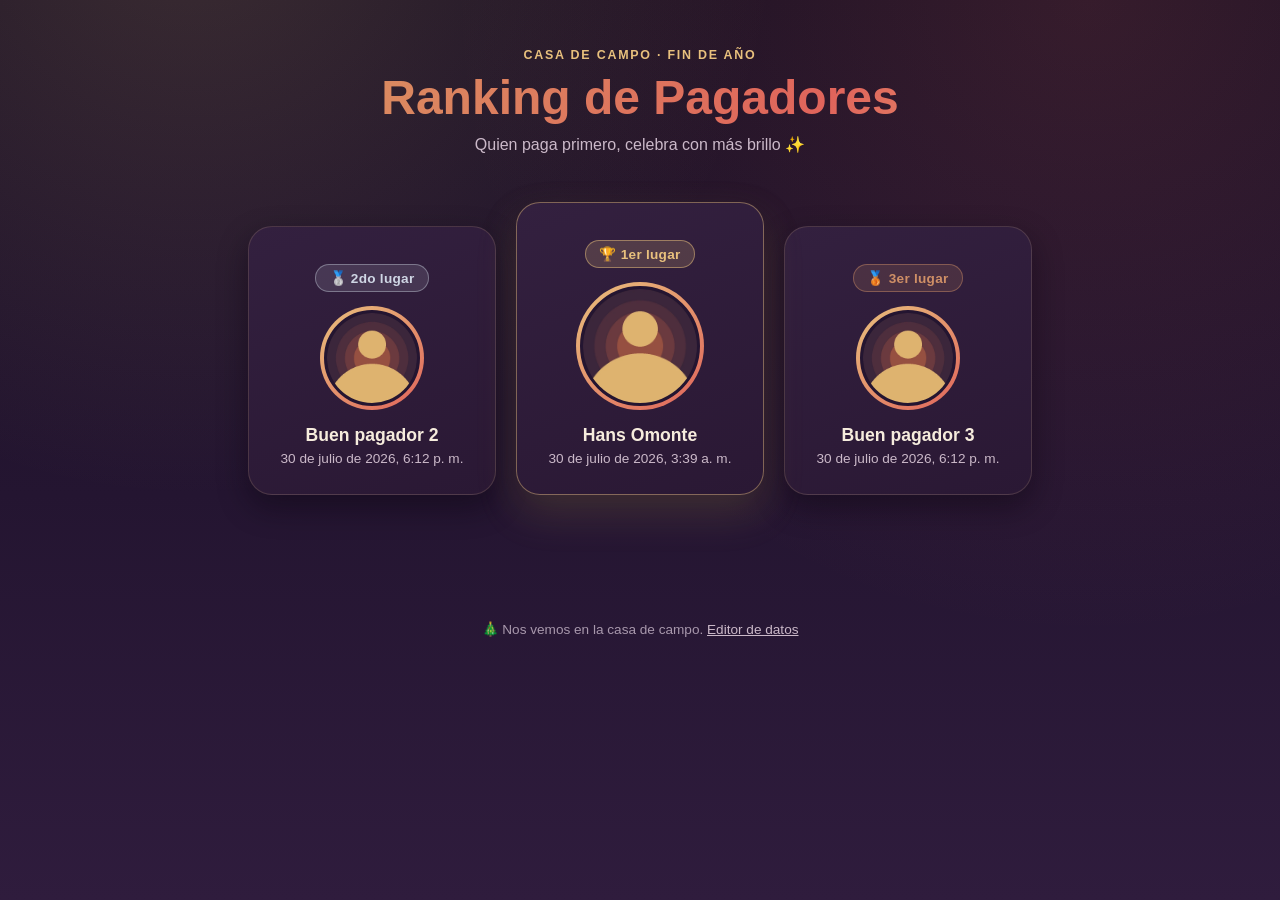
==== index.html @ 5afed497 "Buen pagador v1" ====
<!doctype html>
<html lang="es">
<head>
  <meta charset="UTF-8" />
  <meta name="viewport" content="width=device-width, initial-scale=1.0" />
  <title>Ranking de Pagadores — Casa de Campo Fin de Año</title>
  <meta name="description" content="Ranking de quienes ya pagaron su cuota para la casa de campo de fin de año." />
  <link rel="icon" href="data:," />
  <link rel="stylesheet" href="./css/styles.css" />
</head>
<body>
  <header class="hero">
    <p class="hero__eyebrow">Casa de Campo · Fin de Año</p>
    <h1 class="hero__title">Ranking de Pagadores</h1>
    <p class="hero__subtitle">Quien paga primero, celebra con más brillo ✨</p>
  </header>

  <main class="contenido">
    <p id="estado" class="estado" role="status" aria-live="polite" hidden></p>

    <section id="podio" class="podio" aria-label="Podio de los tres primeros pagadores"></section>

    <section id="seccion-resto" class="seccion-resto" aria-labelledby="titulo-resto" hidden>
      <h2 id="titulo-resto" class="seccion-resto__titulo">Todos los pagadores</h2>
      <div id="lista-resto" class="participantes-grid"></div>
    </section>
  </main>

  <footer class="pie">
    <p>🎄 Nos vemos en la casa de campo. <a href="./editor.html">Editor de datos</a></p>
  </footer>

  <script src="./js/shared.js"></script>
  <script src="./js/index.js"></script>
</body>
</html>
---- css/styles.css ----
/* ===========================================================
   Casa de Campo — Fin de Año · Ranking de Pagadores
   Sistema visual: cálido, festivo, elegante. Sin frameworks.
   =========================================================== */

:root {
  --bg-0: #1a1024;
  --bg-1: #241531;
  --bg-2: #2f1c3d;
  --surface: #2a1834;
  --surface-elevada: #33203f;
  --borde: rgba(240, 207, 148, 0.16);

  --texto: #f6ecdd;
  --texto-muted: #cbb9c9;
  --texto-tenue: #a898ac;

  --oro: #e8c07d;
  --oro-fuerte: #d6a864;
  --plata: #cfd6e4;
  --bronce: #cf8f66;

  --acento: #e0645b;
  --acento-verde: #5aa876;

  --radio-sm: 10px;
  --radio-md: 16px;
  --radio-lg: 24px;
  --radio-pill: 999px;

  --sombra-card: 0 12px 30px rgba(10, 4, 16, 0.45);
  --fuente: -apple-system, BlinkMacSystemFont, "Segoe UI", Roboto, "Helvetica Neue", Arial, sans-serif;
}

* {
  box-sizing: border-box;
}

html {
  scroll-behavior: smooth;
}

body {
  margin: 0;
  min-height: 100vh;
  font-family: var(--fuente);
  color: var(--texto);
  background:
    radial-gradient(circle at 15% -10%, rgba(232, 192, 125, 0.16), transparent 40%),
    radial-gradient(circle at 85% 0%, rgba(224, 100, 91, 0.14), transparent 45%),
    linear-gradient(180deg, var(--bg-0) 0%, var(--bg-1) 55%, var(--bg-2) 100%);
  overflow-x: hidden;
}

img {
  max-width: 100%;
  display: block;
}

[hidden] {
  display: none !important;
}

a {
  color: var(--oro);
}

a:focus-visible,
button:focus-visible,
input:focus-visible,
textarea:focus-visible,
select:focus-visible,
[tabindex]:focus-visible {
  outline: 3px solid var(--oro);
  outline-offset: 2px;
  border-radius: var(--radio-sm);
}

/* ---------- Hero ---------- */
.hero {
  text-align: center;
  padding: 3rem 1.25rem 2rem;
}

.hero__eyebrow {
  margin: 0 0 0.5rem;
  letter-spacing: 0.14em;
  text-transform: uppercase;
  font-size: 0.78rem;
  color: var(--oro);
  font-weight: 600;
}

.hero__title {
  margin: 0;
  font-size: clamp(1.9rem, 5vw, 3rem);
  font-weight: 800;
  background: linear-gradient(120deg, var(--oro-fuerte), var(--acento) 65%, var(--oro));
  -webkit-background-clip: text;
  background-clip: text;
  color: transparent;
}

.hero__subtitle {
  margin: 0.6rem auto 0;
  max-width: 32rem;
  color: var(--texto-muted);
  font-size: 1rem;
}

/* ---------- Estado (carga / error / vacío) ---------- */
.contenido {
  max-width: 72rem;
  margin: 0 auto;
  padding: 0 1.25rem 3rem;
}

.estado {
  max-width: 34rem;
  margin: 0 auto 2rem;
  padding: 0.9rem 1.2rem;
  border-radius: var(--radio-md);
  text-align: center;
  font-size: 0.95rem;
  border: 1px solid var(--borde);
  background: var(--surface);
  color: var(--texto-muted);
}

.estado--error {
  border-color: rgba(224, 100, 91, 0.5);
  background: rgba(224, 100, 91, 0.12);
  color: #f5c9c4;
}

.estado--vacio {
  border-color: rgba(232, 192, 125, 0.4);
  background: rgba(232, 192, 125, 0.08);
  color: var(--oro);
}

/* ---------- Podio ---------- */
.podio {
  display: flex;
  flex-wrap: wrap;
  align-items: flex-end;
  justify-content: center;
  gap: 1.25rem;
  padding: 1rem 0 2.5rem;
}

.puesto {
  width: 15.5rem;
  background: linear-gradient(160deg, var(--surface-elevada), var(--surface));
  border: 1px solid var(--borde);
  border-radius: var(--radio-lg);
  padding: 1.5rem 1.25rem 1.75rem;
  text-align: center;
  box-shadow: var(--sombra-card);
  animation: aparecer 0.5s ease both;
  position: relative;
}

.puesto__medalla {
  display: inline-flex;
  align-items: center;
  justify-content: center;
  gap: 0.4rem;
  padding: 0.3rem 0.85rem;
  border-radius: var(--radio-pill);
  font-weight: 700;
  font-size: 0.85rem;
  margin-bottom: 0.9rem;
  letter-spacing: 0.02em;
}

.puesto__foto-wrap {
  width: 6.5rem;
  height: 6.5rem;
  margin: 0 auto 0.9rem;
  border-radius: 50%;
  padding: 4px;
  background: linear-gradient(140deg, var(--oro), var(--acento));
}

.puesto[data-rank="1"] .puesto__foto-wrap {
  width: 8rem;
  height: 8rem;
}

.puesto__foto {
  width: 100%;
  height: 100%;
  border-radius: 50%;
  object-fit: cover;
  border: 3px solid var(--bg-1);
  background: var(--bg-1);
}

.puesto__nombre {
  margin: 0 0 0.35rem;
  font-size: 1.1rem;
  font-weight: 700;
  overflow-wrap: anywhere;
}

.puesto__fecha {
  margin: 0;
  font-size: 0.85rem;
  color: var(--texto-muted);
}

.puesto__fecha--invalida {
  color: #f5c9c4;
  font-weight: 600;
}

/* Jerarquía visual del podio: 1º centro y más alto, 2º izquierda, 3º derecha */
.puesto[data-rank="1"] {
  order: 2;
  transform: translateY(-0.75rem);
  z-index: 2;
  border-color: rgba(232, 192, 125, 0.45);
  box-shadow: 0 18px 40px rgba(232, 192, 125, 0.18), var(--sombra-card);
  animation-delay: 0.05s;
}

.puesto[data-rank="2"] {
  order: 1;
  animation-delay: 0.15s;
}

.puesto[data-rank="3"] {
  order: 3;
  animation-delay: 0.25s;
}

.puesto[data-rank="1"] .puesto__medalla {
  background: rgba(232, 192, 125, 0.18);
  color: var(--oro);
  border: 1px solid rgba(232, 192, 125, 0.5);
}

.puesto[data-rank="2"] .puesto__medalla {
  background: rgba(207, 214, 228, 0.14);
  color: var(--plata);
  border: 1px solid rgba(207, 214, 228, 0.4);
}

.puesto[data-rank="3"] .puesto__medalla {
  background: rgba(207, 143, 102, 0.16);
  color: var(--bronce);
  border: 1px solid rgba(207, 143, 102, 0.45);
}

@keyframes aparecer {
  from { opacity: 0; transform: translateY(10px); }
  to { opacity: 1; transform: translateY(0); }
}

/* ---------- Resto de participantes ---------- */
.seccion-resto__titulo {
  text-align: center;
  font-size: 1.3rem;
  margin: 0 0 1.25rem;
  color: var(--texto);
}

.participantes-grid {
  display: grid;
  grid-template-columns: repeat(auto-fill, minmax(15rem, 1fr));
  gap: 1rem;
}

.tarjeta {
  display: flex;
  align-items: center;
  gap: 0.9rem;
  background: var(--surface);
  border: 1px solid var(--borde);
  border-radius: var(--radio-md);
  padding: 0.85rem 1rem;
  animation: aparecer 0.4s ease both;
}

.tarjeta__rango {
  flex: none;
  width: 2.5rem;
  height: 2.5rem;
  border-radius: 50%;
  display: flex;
  align-items: center;
  justify-content: center;
  font-weight: 700;
  font-size: 0.85rem;
  background: rgba(240, 207, 148, 0.1);
  color: var(--oro);
  border: 1px solid var(--borde);
}

.tarjeta__foto {
  flex: none;
  width: 3.25rem;
  height: 3.25rem;
  border-radius: 50%;
  object-fit: cover;
  border: 2px solid var(--bg-1);
  background: var(--bg-1);
}

.tarjeta__info {
  min-width: 0;
}

.tarjeta__nombre {
  margin: 0;
  font-weight: 600;
  font-size: 0.98rem;
  overflow-wrap: anywhere;
}

.tarjeta__fecha {
  margin: 0.15rem 0 0;
  font-size: 0.82rem;
  color: var(--texto-muted);
}

.tarjeta__fecha--invalida {
  color: #f5c9c4;
  font-weight: 600;
}

/* ---------- Pie ---------- */
.pie {
  text-align: center;
  padding: 1.5rem 1rem 2.5rem;
  color: var(--texto-tenue);
  font-size: 0.85rem;
}

.pie a {
  color: var(--texto-muted);
}

/* ---------- Responsive ---------- */
@media (max-width: 640px) {
  .podio {
    flex-direction: column;
    align-items: center;
  }

  .puesto {
    width: 100%;
    max-width: 22rem;
  }

  .puesto[data-rank="1"] { order: 1; transform: none; }
  .puesto[data-rank="2"] { order: 2; }
  .puesto[data-rank="3"] { order: 3; }
}

@media (prefers-reduced-motion: reduce) {
  * {
    animation-duration: 0.001ms !important;
    animation-iteration-count: 1 !important;
    scroll-behavior: auto !important;
  }
}
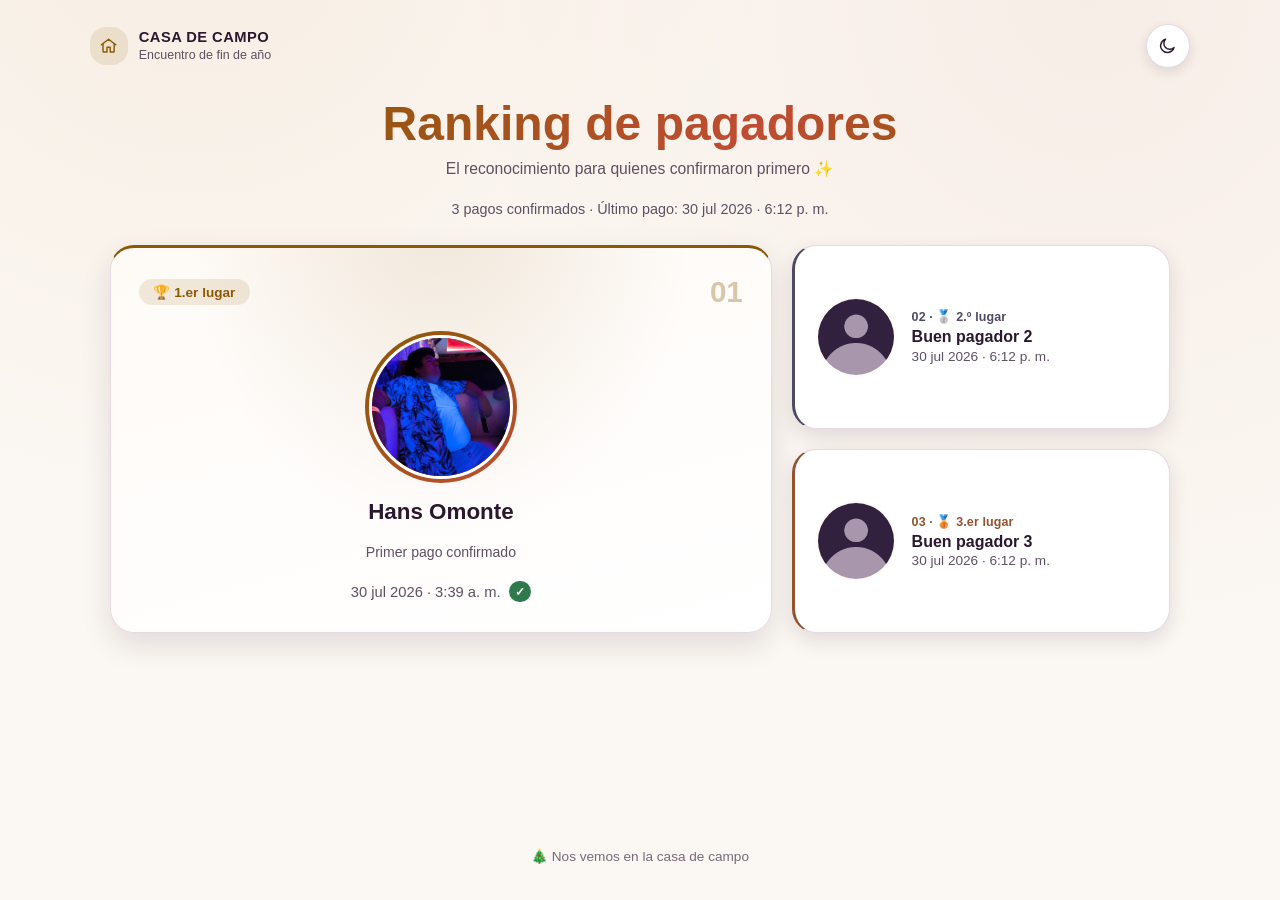
==== commit 3890090f: "v2" ====
--- a/index.html
+++ b/index.html
@@ -3,33 +3,80 @@
 <head>
   <meta charset="UTF-8" />
   <meta name="viewport" content="width=device-width, initial-scale=1.0" />
-  <title>Ranking de Pagadores — Casa de Campo Fin de Año</title>
+  <title>Ranking de pagadores — Casa de Campo Fin de Año</title>
   <meta name="description" content="Ranking de quienes ya pagaron su cuota para la casa de campo de fin de año." />
   <link rel="icon" href="data:," />
+  <script>
+    (function () {
+      var tema = 'light';
+      try {
+        var guardado = localStorage.getItem('theme');
+        if (guardado === 'light' || guardado === 'dark') {
+          tema = guardado;
+        } else if (window.matchMedia && window.matchMedia('(prefers-color-scheme: dark)').matches) {
+          tema = 'dark';
+        }
+      } catch (err) {
+        /* localStorage no disponible: se usa el valor por defecto 'light'. */
+      }
+      document.documentElement.dataset.theme = tema;
+    })();
+  </script>
+  <link rel="stylesheet" href="./css/theme.css" />
   <link rel="stylesheet" href="./css/styles.css" />
 </head>
 <body>
-  <header class="hero">
-    <p class="hero__eyebrow">Casa de Campo · Fin de Año</p>
-    <h1 class="hero__title">Ranking de Pagadores</h1>
-    <p class="hero__subtitle">Quien paga primero, celebra con más brillo ✨</p>
+  <header class="site-header">
+    <div class="site-header__inner">
+      <div class="site-header__brand">
+        <span class="site-header__icon" aria-hidden="true">
+          <svg viewBox="0 0 24 24" focusable="false"><path d="M3 11l9-7 9 7" /><path d="M5 10v9a1 1 0 0 0 1 1h4v-6h4v6h4a1 1 0 0 0 1-1v-9" /></svg>
+        </span>
+        <span class="site-header__text">
+          <span class="site-header__title">Casa de Campo</span>
+          <span class="site-header__subtitle">Encuentro de fin de año</span>
+        </span>
+      </div>
+      <button id="theme-toggle" type="button" class="theme-toggle">
+        <svg class="icono-sol" viewBox="0 0 24 24" aria-hidden="true" focusable="false" hidden>
+          <circle cx="12" cy="12" r="4.2" />
+          <path d="M12 2.5v2.5M12 19v2.5M4.6 4.6l1.8 1.8M17.6 17.6l1.8 1.8M2.5 12h2.5M19 12h2.5M4.6 19.4l1.8-1.8M17.6 6.4l1.8-1.8" />
+        </svg>
+        <svg class="icono-luna" viewBox="0 0 24 24" aria-hidden="true" focusable="false" hidden>
+          <path d="M20 14.5A8.5 8.5 0 1 1 9.5 4a6.8 6.8 0 0 0 10.5 10.5z" />
+        </svg>
+      </button>
+    </div>
   </header>
 
-  <main class="contenido">
-    <p id="estado" class="estado" role="status" aria-live="polite" hidden></p>
+  <main>
+    <section class="hero">
+      <h1 class="hero__title">Ranking de pagadores</h1>
+      <p class="hero__subtitle">El reconocimiento para quienes confirmaron primero ✨</p>
+    </section>
 
-    <section id="podio" class="podio" aria-label="Podio de los tres primeros pagadores"></section>
+    <p id="ranking-summary" class="ranking-summary" hidden></p>
 
-    <section id="seccion-resto" class="seccion-resto" aria-labelledby="titulo-resto" hidden>
-      <h2 id="titulo-resto" class="seccion-resto__titulo">Todos los pagadores</h2>
+    <output id="estado" class="estado" aria-live="polite" hidden></output>
+
+    <div id="estado-vacio" class="estado-vacio" hidden>
+      <p class="estado-vacio__titulo">Aún no hay pagos confirmados</p>
+      <p class="estado-vacio__texto">El ranking aparecerá cuando se registre el primer pago.</p>
+    </div>
+
+    <section id="top-ranking" class="top-ranking" aria-label="Primeros tres lugares del ranking" hidden></section>
+
+    <section id="remaining-ranking" class="remaining-ranking" aria-labelledby="titulo-resto" hidden>
+      <h2 id="titulo-resto" class="remaining-ranking__titulo">Otros pagos confirmados</h2>
       <div id="lista-resto" class="participantes-grid"></div>
     </section>
   </main>
 
   <footer class="pie">
-    <p>🎄 Nos vemos en la casa de campo. <a href="./editor.html">Editor de datos</a></p>
+    <p>🎄 Nos vemos en la casa de campo</p>
   </footer>
 
+  <script src="./js/theme.js"></script>
   <script src="./js/shared.js"></script>
   <script src="./js/index.js"></script>
 </body>
--- a/css/theme.css
+++ b/css/theme.css
@@ -0,0 +1,91 @@
+/* ===========================================================
+   Casa de Campo — Fin de Año · Tokens de tema (claro / oscuro)
+   Fuente única de verdad para los colores. Consumido por
+   css/styles.css y css/editor.css a través de variables
+   semánticas; cambiar [data-theme] recolorea todo el sitio.
+   =========================================================== */
+
+:root,
+[data-theme="light"] {
+  --background: #fbf7f2;
+  --surface: #ffffff;
+  --surface-elevated: #fffaf6;
+  --text-primary: #2b182e;
+  --text-secondary: #5d5060;
+  --text-tertiary: #786a7c;
+  --primary: #c04c33;
+  --gold: #8a5906;
+  --gold-soft: rgba(138, 89, 6, 0.12);
+  --silver: #4f4a63;
+  --silver-soft: rgba(79, 74, 99, 0.1);
+  --bronze: #93532f;
+  --bronze-soft: rgba(147, 83, 47, 0.12);
+  --border: #e7d9e3;
+  --shadow: rgba(43, 24, 46, 0.12);
+  --danger: #a83a30;
+  --danger-soft: rgba(168, 58, 48, 0.1);
+  --success: #2f7a4d;
+  --avatar-bg: #ece3ea;
+  --avatar-fg: #7d6f82;
+  --bg-glow-1: rgba(196, 118, 30, 0.07);
+  --bg-glow-2: rgba(192, 76, 51, 0.06);
+  /* Texto sobre superficies con degradado oro/acento (p. ej. botón primario):
+     en claro ese degradado es oscuro -> texto claro; en oscuro es claro -> texto oscuro. */
+  --on-accent: #fffaf6;
+}
+
+[data-theme="dark"] {
+  --background: #1b1021;
+  --surface: #29172f;
+  --surface-elevated: #321c39;
+  --text-primary: #f8edf3;
+  --text-secondary: #cdbac7;
+  --text-tertiary: #a898ac;
+  --primary: #f08867;
+  --gold: #f2c36b;
+  --gold-soft: rgba(242, 195, 107, 0.14);
+  --silver: #c7c1d4;
+  --silver-soft: rgba(199, 193, 212, 0.12);
+  --bronze: #dc9165;
+  --bronze-soft: rgba(220, 145, 101, 0.13);
+  --border: #4a2f52;
+  --shadow: rgba(0, 0, 0, 0.32);
+  --danger: #f5a49c;
+  --danger-soft: rgba(224, 100, 91, 0.12);
+  --success: #7bd19c;
+  --avatar-bg: #3a2542;
+  --avatar-fg: #b6a6bb;
+  --bg-glow-1: rgba(232, 192, 125, 0.16);
+  --bg-glow-2: rgba(224, 100, 91, 0.14);
+  --on-accent: #241531;
+}
+
+body,
+.card,
+.puesto,
+.tarjeta,
+.tarjeta-principal,
+.tarjeta-secundaria,
+.site-header,
+.theme-toggle,
+.panel,
+.btn,
+button,
+input,
+textarea {
+  transition:
+    background-color 180ms ease,
+    color 180ms ease,
+    border-color 180ms ease,
+    box-shadow 180ms ease;
+}
+
+@media (prefers-reduced-motion: reduce) {
+  *,
+  *::before,
+  *::after {
+    transition-duration: 0.01ms !important;
+    animation-duration: 0.01ms !important;
+    animation-iteration-count: 1 !important;
+  }
+}
--- a/css/styles.css
+++ b/css/styles.css
@@ -1,39 +1,50 @@
 /* ===========================================================
    Casa de Campo — Fin de Año · Ranking de Pagadores
-   Sistema visual: cálido, festivo, elegante. Sin frameworks.
+   Sistema visual: editorial, cálido, festivo. Sin frameworks.
+   Los colores viven en css/theme.css como variables semánticas;
+   aquí solo se consumen (var(--texto), var(--oro), etc.) para
+   que el cambio de tema recolorée todo sin duplicar reglas.
    =========================================================== */
 
 :root {
-  --bg-0: #1a1024;
-  --bg-1: #241531;
-  --bg-2: #2f1c3d;
-  --surface: #2a1834;
-  --surface-elevada: #33203f;
-  --borde: rgba(240, 207, 148, 0.16);
-
-  --texto: #f6ecdd;
-  --texto-muted: #cbb9c9;
-  --texto-tenue: #a898ac;
-
-  --oro: #e8c07d;
-  --oro-fuerte: #d6a864;
-  --plata: #cfd6e4;
-  --bronce: #cf8f66;
-
-  --acento: #e0645b;
-  --acento-verde: #5aa876;
+  /* Alias internos -> tokens semánticos de css/theme.css
+     (--surface y --surface-elevated ya existen con ese nombre
+     en theme.css y se usan directamente, sin alias, para no
+     crear una referencia circular). */
+  --bg: var(--background);
+  --surface-elevada: var(--surface-elevated);
+  --borde: var(--border);
+
+  --texto: var(--text-primary);
+  --texto-muted: var(--text-secondary);
+  --texto-tenue: var(--text-tertiary);
+
+  --oro: var(--gold);
+  --oro-suave: var(--gold-soft);
+  --plata: var(--silver);
+  --plata-suave: var(--silver-soft);
+  --bronce: var(--bronze);
+  --bronce-suave: var(--bronze-soft);
+
+  --acento: var(--primary);
+  --acento-verde: var(--success);
 
   --radio-sm: 10px;
   --radio-md: 16px;
   --radio-lg: 24px;
   --radio-pill: 999px;
 
-  --sombra-card: 0 12px 30px rgba(10, 4, 16, 0.45);
+  --sombra-card: 0 12px 30px var(--shadow);
   --fuente: -apple-system, BlinkMacSystemFont, "Segoe UI", Roboto, "Helvetica Neue", Arial, sans-serif;
 }
 
 * {
   box-sizing: border-box;
+}
+
+html,
+body {
+  min-height: 100%;
 }
 
 html {
@@ -43,13 +54,21 @@
 body {
   margin: 0;
   min-height: 100vh;
+  display: flex;
+  flex-direction: column;
   font-family: var(--fuente);
   color: var(--texto);
   background:
-    radial-gradient(circle at 15% -10%, rgba(232, 192, 125, 0.16), transparent 40%),
-    radial-gradient(circle at 85% 0%, rgba(224, 100, 91, 0.14), transparent 45%),
-    linear-gradient(180deg, var(--bg-0) 0%, var(--bg-1) 55%, var(--bg-2) 100%);
+    radial-gradient(circle at 15% -10%, var(--bg-glow-1), transparent 40%),
+    radial-gradient(circle at 85% 0%, var(--bg-glow-2), transparent 45%),
+    var(--bg);
   overflow-x: hidden;
+}
+
+main {
+  width: 100%;
+  min-width: 0;
+  flex: 1;
 }
 
 img {
@@ -76,49 +95,160 @@
   border-radius: var(--radio-sm);
 }
 
+/* ---------- Encabezado ---------- */
+.site-header {
+  padding: 1.5rem 1.25rem 0;
+}
+
+.site-header__inner {
+  max-width: 1100px;
+  margin-inline: auto;
+  display: flex;
+  align-items: center;
+  justify-content: space-between;
+  gap: 1rem;
+}
+
+.site-header__brand {
+  display: flex;
+  align-items: center;
+  gap: 0.7rem;
+  min-width: 0;
+}
+
+.site-header__icon {
+  flex: none;
+  display: inline-flex;
+  align-items: center;
+  justify-content: center;
+  width: 2.35rem;
+  height: 2.35rem;
+  border-radius: var(--radio-md);
+  background: var(--oro-suave);
+  color: var(--oro);
+}
+
+.site-header__icon svg {
+  width: 1.2rem;
+  height: 1.2rem;
+  fill: none;
+  stroke: currentColor;
+  stroke-width: 1.8;
+  stroke-linecap: round;
+  stroke-linejoin: round;
+}
+
+.site-header__text {
+  display: flex;
+  flex-direction: column;
+  line-height: 1.3;
+  min-width: 0;
+}
+
+.site-header__title {
+  font-weight: 700;
+  font-size: 0.92rem;
+  letter-spacing: 0.03em;
+  text-transform: uppercase;
+  color: var(--texto);
+}
+
+.site-header__subtitle {
+  font-size: 0.78rem;
+  color: var(--texto-muted);
+}
+
+/* ---------- Botón de tema ---------- */
+.theme-toggle {
+  flex: none;
+  width: 2.75rem;
+  height: 2.75rem;
+  display: inline-flex;
+  align-items: center;
+  justify-content: center;
+  border-radius: 50%;
+  border: 1px solid var(--borde);
+  background: var(--surface);
+  color: var(--texto);
+  cursor: pointer;
+  box-shadow: 0 4px 12px var(--shadow);
+}
+
+.theme-toggle:hover {
+  border-color: var(--oro);
+  color: var(--oro);
+}
+
+.theme-toggle svg {
+  width: 1.2rem;
+  height: 1.2rem;
+  fill: none;
+  stroke: currentColor;
+  stroke-width: 1.8;
+  stroke-linecap: round;
+  stroke-linejoin: round;
+}
+
 /* ---------- Hero ---------- */
 .hero {
   text-align: center;
-  padding: 3rem 1.25rem 2rem;
+  padding: 1.75rem 1.25rem 0.5rem;
 }
 
 .hero__eyebrow {
-  margin: 0 0 0.5rem;
+  margin: 0 0 0.4rem;
   letter-spacing: 0.14em;
   text-transform: uppercase;
-  font-size: 0.78rem;
+  font-size: 0.75rem;
   color: var(--oro);
   font-weight: 600;
 }
 
 .hero__title {
-  margin: 0;
-  font-size: clamp(1.9rem, 5vw, 3rem);
+  margin: 0 auto;
+  max-width: 30ch;
+  font-size: clamp(1.9rem, 4.5vw, 3rem);
+  line-height: 1.15;
   font-weight: 800;
-  background: linear-gradient(120deg, var(--oro-fuerte), var(--acento) 65%, var(--oro));
+  background: linear-gradient(120deg, var(--oro), var(--acento) 65%, var(--oro));
   -webkit-background-clip: text;
   background-clip: text;
   color: transparent;
 }
 
 .hero__subtitle {
-  margin: 0.6rem auto 0;
-  max-width: 32rem;
-  color: var(--texto-muted);
-  font-size: 1rem;
-}
-
-/* ---------- Estado (carga / error / vacío) ---------- */
-.contenido {
-  max-width: 72rem;
-  margin: 0 auto;
-  padding: 0 1.25rem 3rem;
+  margin: 0.5rem auto 0;
+  max-width: 30rem;
+  color: var(--texto-muted);
+  font-size: 0.98rem;
+}
+
+/* ---------- Resumen ---------- */
+.ranking-summary {
+  text-align: center;
+  max-width: 1100px;
+  margin: 0.9rem auto 0;
+  padding: 0 1.25rem;
+  color: var(--texto-muted);
+  font-size: 0.9rem;
+}
+
+.ranking-summary strong {
+  color: var(--texto);
+  font-weight: 700;
+}
+
+/* ---------- Contenido / estados ---------- */
+main > .estado,
+main > .estado-vacio {
+  max-width: 34rem;
+  margin: 2rem auto;
+  margin-inline: auto;
+  padding: 0.9rem 1.2rem;
 }
 
 .estado {
-  max-width: 34rem;
-  margin: 0 auto 2rem;
-  padding: 0.9rem 1.2rem;
+  display: block;
   border-radius: var(--radio-md);
   text-align: center;
   font-size: 0.95rem;
@@ -128,148 +258,299 @@
 }
 
 .estado--error {
-  border-color: rgba(224, 100, 91, 0.5);
-  background: rgba(224, 100, 91, 0.12);
-  color: #f5c9c4;
-}
-
-.estado--vacio {
-  border-color: rgba(232, 192, 125, 0.4);
-  background: rgba(232, 192, 125, 0.08);
-  color: var(--oro);
-}
-
-/* ---------- Podio ---------- */
-.podio {
-  display: flex;
-  flex-wrap: wrap;
-  align-items: flex-end;
+  border-color: var(--danger-soft);
+  background: var(--danger-soft);
+  color: var(--danger);
+}
+
+.estado-vacio {
+  padding: 2.25rem 1.5rem;
+  border-radius: var(--radio-lg);
+  border: 1px dashed var(--borde);
+  background: var(--surface);
+  text-align: center;
+}
+
+.estado-vacio__titulo {
+  margin: 0 0 0.5rem;
+  font-size: 1.2rem;
+  font-weight: 700;
+  color: var(--oro);
+}
+
+.estado-vacio__texto {
+  margin: 0;
+  color: var(--texto-muted);
+  font-size: 0.92rem;
+}
+
+/* ---------- Podio editorial: ganador grande + segundo/tercero apilados ---------- */
+.top-ranking {
+  display: grid;
+  gap: 1.25rem;
+  max-width: 1100px;
+  margin: 1.75rem auto;
+  padding: 0 1.25rem;
+  align-items: stretch;
+}
+
+.top-ranking--1 {
+  grid-template-columns: minmax(0, 1fr);
+  grid-template-areas: "first";
+  max-width: 680px;
+}
+
+.top-ranking--2 {
+  grid-template-columns: minmax(0, 1.4fr) minmax(280px, 0.8fr);
+  grid-template-areas: "first second";
+}
+
+.top-ranking--3 {
+  grid-template-columns: minmax(0, 1.4fr) minmax(300px, 0.8fr);
+  grid-template-rows: 1fr 1fr;
+  grid-template-areas:
+    "first second"
+    "first third";
+}
+
+/* Entrada escalonada: primero el ganador, luego 2º y por último 3º.
+   (animation-delay, no el shorthand, para no pisar animation-duration/name
+   definidos en .tarjeta-principal / .tarjeta-secundaria). */
+.first-place { grid-area: first; animation-delay: 0.25s; }
+.second-place { grid-area: second; animation-delay: 0.5s; }
+.third-place { grid-area: third; animation-delay: 0.75s; }
+
+.top-ranking--2 .second-place {
+  align-self: center;
+}
+
+@keyframes aparecer {
+  from { opacity: 0; transform: translateY(10px); }
+  to { opacity: 1; transform: translateY(0); }
+}
+
+/* ---------- Tarjeta del ganador ---------- */
+.tarjeta-principal {
+  position: relative;
+  display: flex;
+  flex-direction: column;
+  background: linear-gradient(165deg, var(--surface-elevada), var(--surface));
+  border: 1px solid var(--borde);
+  border-top: 3px solid var(--oro);
+  border-radius: var(--radio-lg);
+  padding: 1.85rem 1.75rem;
+  box-shadow: var(--sombra-card);
+  overflow: hidden;
+  animation-name: aparecer;
+  animation-duration: 0.5s;
+  animation-timing-function: ease;
+  animation-fill-mode: both;
+}
+
+.tarjeta-principal::before {
+  content: "";
+  position: absolute;
+  inset: 0;
+  background: radial-gradient(ellipse at 50% -10%, var(--oro-suave), transparent 55%);
+  pointer-events: none;
+}
+
+.tarjeta-principal__encabezado {
+  position: relative;
+  display: flex;
+  align-items: center;
+  justify-content: space-between;
+  margin-bottom: 1.5rem;
+}
+
+.tarjeta-principal__medalla {
+  margin: 0;
+  display: inline-flex;
+  align-items: center;
+  padding: 0.32rem 0.9rem;
+  border-radius: var(--radio-pill);
+  background: var(--oro-suave);
+  color: var(--oro);
+  font-weight: 700;
+  font-size: 0.85rem;
+}
+
+.tarjeta-principal__numero {
+  font-size: 1.85rem;
+  font-weight: 800;
+  color: var(--oro);
+  opacity: 0.32;
+  line-height: 1;
+}
+
+.tarjeta-principal__cuerpo {
+  position: relative;
+  flex: 1;
+  display: flex;
+  flex-direction: column;
+  align-items: center;
   justify-content: center;
-  gap: 1.25rem;
-  padding: 1rem 0 2.5rem;
-}
-
-.puesto {
-  width: 15.5rem;
-  background: linear-gradient(160deg, var(--surface-elevada), var(--surface));
-  border: 1px solid var(--borde);
-  border-radius: var(--radio-lg);
-  padding: 1.5rem 1.25rem 1.75rem;
   text-align: center;
-  box-shadow: var(--sombra-card);
-  animation: aparecer 0.5s ease both;
-  position: relative;
-}
-
-.puesto__medalla {
-  display: inline-flex;
-  align-items: center;
-  justify-content: center;
-  gap: 0.4rem;
-  padding: 0.3rem 0.85rem;
-  border-radius: var(--radio-pill);
-  font-weight: 700;
-  font-size: 0.85rem;
-  margin-bottom: 0.9rem;
-  letter-spacing: 0.02em;
-}
-
-.puesto__foto-wrap {
-  width: 6.5rem;
-  height: 6.5rem;
-  margin: 0 auto 0.9rem;
+  gap: 1rem;
+}
+
+.tarjeta-principal__foto-wrap {
+  width: 9.5rem;
+  height: 9.5rem;
   border-radius: 50%;
   padding: 4px;
   background: linear-gradient(140deg, var(--oro), var(--acento));
 }
 
-.puesto[data-rank="1"] .puesto__foto-wrap {
-  width: 8rem;
-  height: 8rem;
-}
-
-.puesto__foto {
+.tarjeta-principal__foto,
+.tarjeta-principal__foto-wrap .avatar-placeholder {
   width: 100%;
   height: 100%;
+  aspect-ratio: 1 / 1;
   border-radius: 50%;
   object-fit: cover;
-  border: 3px solid var(--bg-1);
-  background: var(--bg-1);
-}
-
-.puesto__nombre {
-  margin: 0 0 0.35rem;
-  font-size: 1.1rem;
-  font-weight: 700;
+  object-position: center;
+  border: 3px solid var(--surface);
+}
+
+.tarjeta-principal__nombre {
+  margin: 0;
+  font-size: 1.4rem;
+  font-weight: 800;
+  color: var(--texto);
   overflow-wrap: anywhere;
 }
 
-.puesto__fecha {
+.tarjeta-principal__estado {
+  margin: 0.2rem 0 0;
+  font-size: 0.88rem;
+  color: var(--texto-muted);
+}
+
+.tarjeta-principal__pie {
+  display: flex;
+  align-items: center;
+  justify-content: center;
+  gap: 0.55rem;
+  margin-top: 0.3rem;
+}
+
+.tarjeta-principal__fecha {
+  font-size: 0.92rem;
+  color: var(--texto-muted);
+}
+
+.tarjeta-principal__check {
+  display: inline-flex;
+  flex: none;
+  width: 1.35rem;
+  height: 1.35rem;
+  align-items: center;
+  justify-content: center;
+  border-radius: 50%;
+  background: var(--acento-verde);
+  color: var(--surface);
+  font-size: 0.75rem;
+  font-weight: 700;
+}
+
+/* ---------- Tarjetas secundarias (2º y 3º) ---------- */
+.tarjeta-secundaria {
+  display: flex;
+  align-items: center;
+  gap: 1rem;
+  background: var(--surface);
+  border: 1px solid var(--borde);
+  border-radius: var(--radio-lg);
+  padding: 1.1rem 1.3rem;
+  box-shadow: 0 8px 20px var(--shadow);
+  animation-name: aparecer;
+  animation-duration: 0.5s;
+  animation-timing-function: ease;
+  animation-fill-mode: both;
+}
+
+.tarjeta-secundaria--plata { border-left: 3px solid var(--plata); }
+.tarjeta-secundaria--bronce { border-left: 3px solid var(--bronce); }
+
+.tarjeta-secundaria__foto,
+.tarjeta-secundaria__foto.avatar-placeholder {
+  flex: none;
+  width: 5rem;
+  height: 5rem;
+  aspect-ratio: 1 / 1;
+  border-radius: 50%;
+  object-fit: cover;
+  object-position: center;
+  border: 2px solid var(--surface-elevada);
+}
+
+.tarjeta-secundaria__info {
+  min-width: 0;
+}
+
+.tarjeta-secundaria__medalla {
+  margin: 0 0 0.25rem;
+  font-size: 0.78rem;
+  font-weight: 700;
+  letter-spacing: 0.01em;
+}
+
+.tarjeta-secundaria--plata .tarjeta-secundaria__medalla { color: var(--plata); }
+.tarjeta-secundaria--bronce .tarjeta-secundaria__medalla { color: var(--bronce); }
+
+.tarjeta-secundaria__nombre {
   margin: 0;
+  font-weight: 700;
+  font-size: 1rem;
+  color: var(--texto);
+  overflow-wrap: anywhere;
+}
+
+.tarjeta-secundaria__fecha {
+  display: block;
+  margin: 0.15rem 0 0;
   font-size: 0.85rem;
   color: var(--texto-muted);
 }
 
-.puesto__fecha--invalida {
-  color: #f5c9c4;
-  font-weight: 600;
-}
-
-/* Jerarquía visual del podio: 1º centro y más alto, 2º izquierda, 3º derecha */
-.puesto[data-rank="1"] {
-  order: 2;
-  transform: translateY(-0.75rem);
-  z-index: 2;
-  border-color: rgba(232, 192, 125, 0.45);
-  box-shadow: 0 18px 40px rgba(232, 192, 125, 0.18), var(--sombra-card);
-  animation-delay: 0.05s;
-}
-
-.puesto[data-rank="2"] {
-  order: 1;
-  animation-delay: 0.15s;
-}
-
-.puesto[data-rank="3"] {
-  order: 3;
-  animation-delay: 0.25s;
-}
-
-.puesto[data-rank="1"] .puesto__medalla {
-  background: rgba(232, 192, 125, 0.18);
-  color: var(--oro);
-  border: 1px solid rgba(232, 192, 125, 0.5);
-}
-
-.puesto[data-rank="2"] .puesto__medalla {
-  background: rgba(207, 214, 228, 0.14);
-  color: var(--plata);
-  border: 1px solid rgba(207, 214, 228, 0.4);
-}
-
-.puesto[data-rank="3"] .puesto__medalla {
-  background: rgba(207, 143, 102, 0.16);
-  color: var(--bronce);
-  border: 1px solid rgba(207, 143, 102, 0.45);
-}
-
-@keyframes aparecer {
-  from { opacity: 0; transform: translateY(10px); }
-  to { opacity: 1; transform: translateY(0); }
-}
-
-/* ---------- Resto de participantes ---------- */
-.seccion-resto__titulo {
+/* ---------- Avatar por defecto (SVG en línea, reactivo al tema) ---------- */
+.avatar-placeholder {
+  display: flex;
+  align-items: center;
+  justify-content: center;
+  background: var(--avatar-bg);
+  color: var(--avatar-fg);
+}
+
+.avatar-placeholder svg {
+  width: 52%;
+  height: 52%;
+  fill: none;
+  stroke: currentColor;
+  stroke-width: 1.6;
+  stroke-linecap: round;
+  stroke-linejoin: round;
+}
+
+/* ---------- Otros pagos confirmados ---------- */
+.remaining-ranking {
+  max-width: 1100px;
+  margin: 0 auto 2rem;
+  padding: 0 1.25rem;
+}
+
+.remaining-ranking__titulo {
   text-align: center;
-  font-size: 1.3rem;
-  margin: 0 0 1.25rem;
+  font-size: 1.2rem;
+  margin: 0 0 1.1rem;
   color: var(--texto);
 }
 
 .participantes-grid {
   display: grid;
   grid-template-columns: repeat(auto-fill, minmax(15rem, 1fr));
-  gap: 1rem;
+  gap: 0.75rem;
 }
 
 .tarjeta {
@@ -279,33 +560,35 @@
   background: var(--surface);
   border: 1px solid var(--borde);
   border-radius: var(--radio-md);
-  padding: 0.85rem 1rem;
+  padding: 0.75rem 1rem;
   animation: aparecer 0.4s ease both;
 }
 
 .tarjeta__rango {
   flex: none;
-  width: 2.5rem;
-  height: 2.5rem;
+  width: 2.35rem;
+  height: 2.35rem;
   border-radius: 50%;
   display: flex;
   align-items: center;
   justify-content: center;
   font-weight: 700;
-  font-size: 0.85rem;
-  background: rgba(240, 207, 148, 0.1);
+  font-size: 0.8rem;
+  background: var(--oro-suave);
   color: var(--oro);
   border: 1px solid var(--borde);
 }
 
-.tarjeta__foto {
+.tarjeta__foto,
+.tarjeta__foto.avatar-placeholder {
   flex: none;
-  width: 3.25rem;
-  height: 3.25rem;
+  width: 3rem;
+  height: 3rem;
+  aspect-ratio: 1 / 1;
   border-radius: 50%;
   object-fit: cover;
-  border: 2px solid var(--bg-1);
-  background: var(--bg-1);
+  object-position: center;
+  border: 2px solid var(--surface-elevada);
 }
 
 .tarjeta__info {
@@ -315,53 +598,91 @@
 .tarjeta__nombre {
   margin: 0;
   font-weight: 600;
-  font-size: 0.98rem;
+  font-size: 0.95rem;
   overflow-wrap: anywhere;
+  color: var(--texto);
 }
 
 .tarjeta__fecha {
+  display: block;
   margin: 0.15rem 0 0;
-  font-size: 0.82rem;
+  font-size: 0.8rem;
   color: var(--texto-muted);
 }
 
 .tarjeta__fecha--invalida {
-  color: #f5c9c4;
+  color: var(--danger);
+  font-weight: 600;
+}
+
+.puesto__fecha--invalida,
+.tarjeta-principal__fecha--invalida,
+.tarjeta-secundaria__fecha--invalida {
+  color: var(--danger);
   font-weight: 600;
 }
 
 /* ---------- Pie ---------- */
 .pie {
+  margin-top: auto;
   text-align: center;
-  padding: 1.5rem 1rem 2.5rem;
+  padding: 1.75rem 1rem 2.25rem;
   color: var(--texto-tenue);
   font-size: 0.85rem;
 }
 
-.pie a {
-  color: var(--texto-muted);
+.pie p {
+  margin: 0;
 }
 
 /* ---------- Responsive ---------- */
-@media (max-width: 640px) {
-  .podio {
-    flex-direction: column;
-    align-items: center;
-  }
-
-  .puesto {
-    width: 100%;
-    max-width: 22rem;
-  }
-
-  .puesto[data-rank="1"] { order: 1; transform: none; }
-  .puesto[data-rank="2"] { order: 2; }
-  .puesto[data-rank="3"] { order: 3; }
+@media (max-width: 900px) {
+  .tarjeta-principal__foto-wrap {
+    width: 8.5rem;
+    height: 8.5rem;
+  }
+}
+
+@media (max-width: 720px) {
+  .site-header__subtitle {
+    display: none;
+  }
+
+  .top-ranking,
+  .top-ranking--1,
+  .top-ranking--2,
+  .top-ranking--3 {
+    grid-template-columns: minmax(0, 1fr);
+    grid-template-rows: auto;
+    grid-template-areas: "first" "second" "third";
+    max-width: 32rem;
+  }
+
+  .top-ranking--2 .second-place {
+    align-self: stretch;
+  }
+
+  .tarjeta-principal__foto-wrap {
+    width: 8rem;
+    height: 8rem;
+  }
+}
+
+@media (max-width: 420px) {
+  .tarjeta-secundaria {
+    padding: 0.9rem 1rem;
+  }
+
+  .tarjeta-secundaria__foto {
+    width: 4rem;
+    height: 4rem;
+  }
 }
 
 @media (prefers-reduced-motion: reduce) {
   * {
     animation-duration: 0.001ms !important;
+    animation-delay: 0s !important;
     animation-iteration-count: 1 !important;
     scroll-behavior: auto !important;
   }
